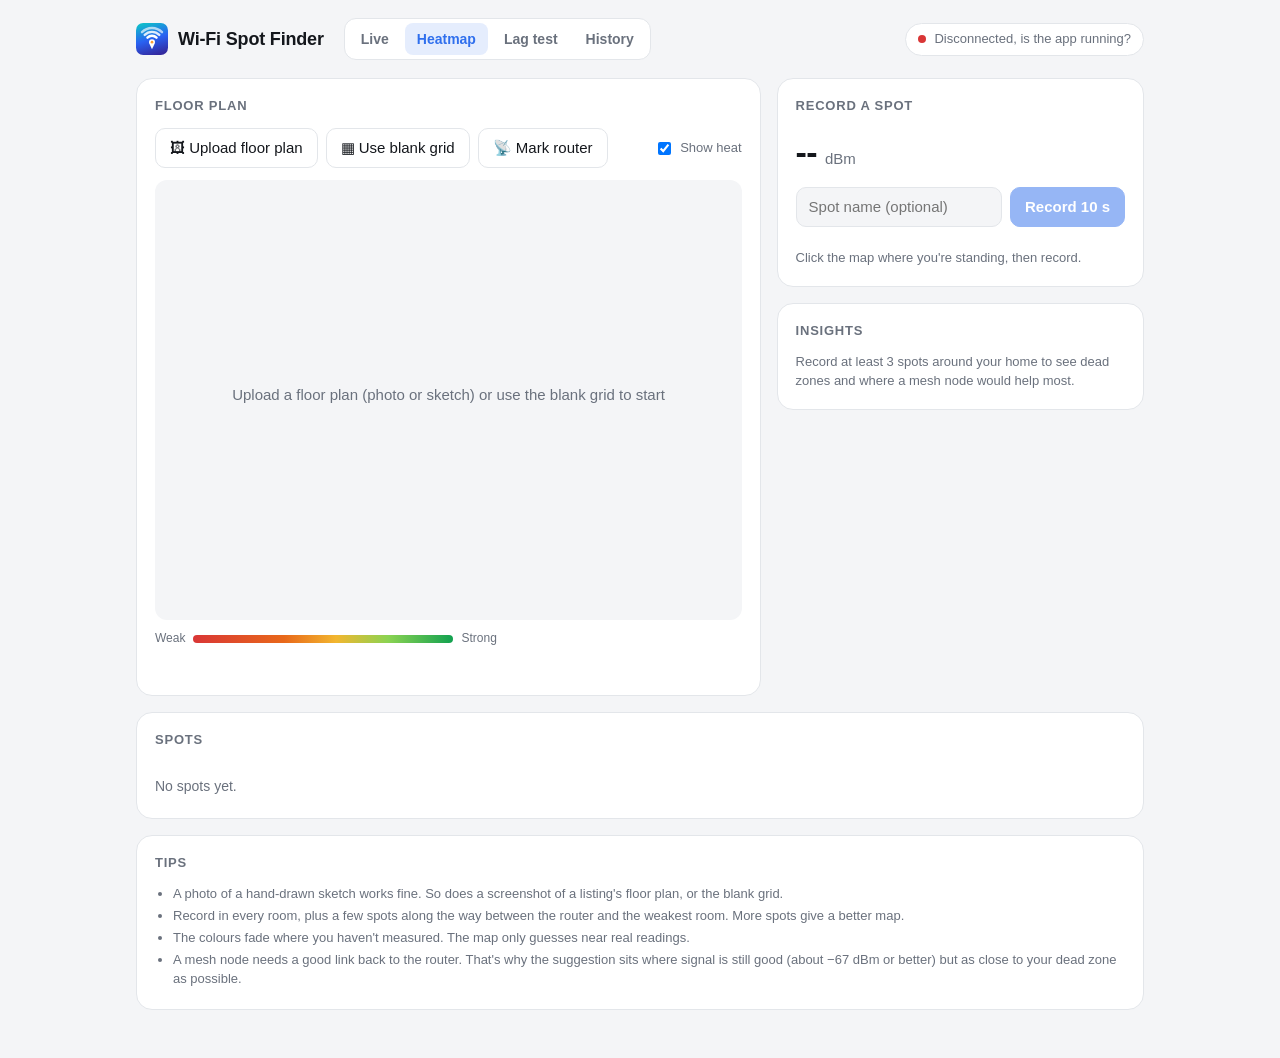
==== web/heatmap.html @ 760f1e05 "Add heatmap, lag test, dropout history and menu bar monitor" ====
<!doctype html>
<html lang="en">
<head>
<meta charset="utf-8">
<meta name="viewport" content="width=device-width, initial-scale=1">
<title>Wi‑Fi Heatmap</title>
<link rel="stylesheet" href="style.css">
<style>
  #map { cursor: crosshair; border-radius: 12px; background: var(--bg); touch-action: manipulation; }
  .toolbar { margin-bottom: 12px; }
  .hint { margin-top: 10px; font-size: 13px; color: var(--muted); min-height: 20px; }
  .hint b { color: var(--ink); }
  .legend { display: flex; align-items: center; gap: 8px; font-size: 12px; color: var(--muted); margin-top: 10px; }
  .legend .ramp { flex: 1; height: 8px; border-radius: 4px; max-width: 260px;
    background: linear-gradient(90deg, #d93636, #e8681a 35%, #f2b62f 55%, #8bd352 75%, #12a150); }
  .now { display: flex; align-items: baseline; gap: 8px; margin-bottom: 10px; }
  .now b { font-size: 34px; letter-spacing: -0.02em; font-variant-numeric: tabular-nums; }
  .rec input { flex: 1 1 140px; }
  .insight { padding: 10px 0; border-bottom: 1px solid var(--line); }
  .insight:last-child { border-bottom: 0; }
  .insight .t { font-weight: 650; }
  .insight .d { color: var(--muted); font-size: 13px; }
  #drop { display: none; }
  .placing { outline: 3px solid var(--accent); outline-offset: 2px; }
</style>
</head>
<body>
<div class="wrap">
  <header id="nav"></header>

  <div class="grid side">
    <section class="card">
      <h2>Floor plan</h2>
      <div class="row toolbar">
        <button id="upload">🖼 Upload floor plan</button>
        <button id="blank">▦ Use blank grid</button>
        <button id="routerBtn">📡 Mark router</button>
        <label class="row small muted" style="gap:6px;margin-left:auto"><input type="checkbox" id="showHeat" checked> Show heat</label>
        <input type="file" id="drop" accept="image/*">
      </div>
      <canvas id="map"></canvas>
      <div class="legend"><span>Weak</span><div class="ramp"></div><span>Strong</span><span style="margin-left:auto" id="count"></span></div>
      <div class="hint" id="hint"></div>
    </section>

    <div style="display:grid;gap:16px;align-content:start">
      <section class="card">
        <h2>Record a spot</h2>
        <div class="now"><b id="nowRssi">--</b><span class="muted">dBm</span><span id="nowQ" style="font-weight:600"></span></div>
        <div class="row rec">
          <input id="spotName" placeholder="Spot name (optional)" maxlength="40">
          <button class="primary" id="recBtn" disabled>Record 10 s</button>
        </div>
        <div class="progress" id="prog" style="visibility:hidden"><div></div></div>
        <div class="muted small" id="recStatus">Click the map where you're standing, then record.</div>
      </section>

      <section class="card">
        <h2>Insights</h2>
        <div id="insights"><div class="muted small">Record at least 3 spots around your home to see dead zones and where a mesh node would help most.</div></div>
      </section>
    </div>

    <section class="card full">
      <h2>Spots</h2>
      <div class="tablewrap">
        <table id="spots" hidden>
          <thead><tr><th>Spot</th><th>Signal</th><th>Score</th><th class="hide-sm">Ping</th><th>On map</th><th></th></tr></thead>
          <tbody></tbody>
        </table>
      </div>
      <div class="empty" id="noSpots">No spots yet.</div>
    </section>

    <section class="card full">
      <h2>Tips</h2>
      <ul class="tips">
        <li>A photo of a hand-drawn sketch works fine. So does a screenshot of a listing's floor plan, or the blank grid.</li>
        <li>Record in every room, plus a few spots along the way between the router and the weakest room. More spots give a better map.</li>
        <li>The colours fade where you haven't measured. The map only guesses near real readings.</li>
        <li>A mesh node needs a good link back to the router. That's why the suggestion sits where signal is still good (about −67 dBm or better) but as close to your dead zone as possible.</li>
      </ul>
    </section>
  </div>
</div>

<script src="common.js"></script>
<script>
mountNav('heatmap.html');
let settings = {}, spots = [], img = null, pending = null, mode = 'spot', recording = false;
let est = null; // { cols, rows, cell, vals: Float32Array (NaN = unknown), conf }
let suggestion = null;

const STOPS = [[0, [217, 54, 54]], [0.35, [232, 104, 26]], [0.55, [242, 182, 47]], [0.75, [139, 211, 82]], [1, [18, 161, 80]]];
function heatColor(v) {
  const t = clamp((v + 85) / 30, 0, 1);
  for (let k = 1; k < STOPS.length; k++) {
    if (t <= STOPS[k][0]) {
      const [t0, c0] = STOPS[k - 1], [t1, c1] = STOPS[k], f = (t - t0) / (t1 - t0);
      return c0.map((c, i) => Math.round(c + (c1[i] - c) * f));
    }
  }
  return STOPS.at(-1)[1];
}

// ---------- data ----------
async function init() {
  [settings, spots] = await Promise.all([api('/api/settings').catch(() => ({})), loadSpots()]);
  if (settings.plan === 'image') await loadPlanImage();
  render(); renderSpots();
}
async function loadPlanImage() {
  try {
    const blob = await (await fetch('/api/floorplan', { cache: 'no-store' })).blob();
    if (!blob.type.startsWith('image/')) throw 0;
    img = await new Promise((res, rej) => { const i = new Image(); i.onload = () => res(i); i.onerror = rej; i.src = URL.createObjectURL(blob); });
  } catch { img = null; settings.plan = null; }
}
const saveSettings = () => api('/api/settings', { method: 'POST', headers: { 'Content-Type': 'application/json' }, body: JSON.stringify(settings) }).catch(() => {});

$('upload').onclick = () => $('drop').click();
$('drop').onchange = async e => {
  const f = e.target.files[0]; if (!f) return;
  await fetch('/api/floorplan', { method: 'POST', headers: { 'Content-Type': f.type || 'image/png' }, body: f });
  settings.plan = 'image'; saveSettings(); await loadPlanImage(); render();
  e.target.value = '';
};
$('blank').onclick = async () => {
  settings.plan = 'grid'; img = null; saveSettings();
  fetch('/api/floorplan', { method: 'DELETE' }); render();
};
$('routerBtn').onclick = () => { mode = mode === 'router' ? 'spot' : 'router'; render(); };
$('showHeat').onchange = render;
window.addEventListener('resize', render);

// ---------- map interaction ----------
$('map').addEventListener('click', e => {
  if (!settings.plan) return;
  const r = $('map').getBoundingClientRect();
  const p = { x: clamp((e.clientX - r.left) / r.width, 0, 1), y: clamp((e.clientY - r.top) / r.height, 0, 1) };
  if (mode === 'router') { settings.router = p; saveSettings(); mode = 'spot'; }
  else if (typeof mode === 'object') { Object.assign(spots[mode.place], p); saveSpots(spots); mode = 'spot'; renderSpots(); }
  else if (!recording) { pending = p; $('recBtn').disabled = false; $('recStatus').textContent = 'Position set. Hold still and press Record.'; }
  render();
});

// ---------- rendering ----------
function render() {
  const c = $('map'), aspect = img ? img.naturalWidth / img.naturalHeight : 4 / 3;
  c.style.height = `${Math.round(c.clientWidth / clamp(aspect, 0.5, 2.5))}px`;
  const { ctx, w, h } = setupCanvas(c);
  c.classList.toggle('placing', mode !== 'spot');
  const placed = spots.filter(s => s.x != null);
  $('count').textContent = settings.plan ? `${placed.length} spot${placed.length === 1 ? '' : 's'} on map` : '';

  if (!settings.plan) {
    ctx.fillStyle = css('--muted'); ctx.textAlign = 'center'; ctx.font = '15px -apple-system, sans-serif';
    ctx.fillText('Upload a floor plan (photo or sketch) or use the blank grid to start', w / 2, h / 2);
    ctx.textAlign = 'start';
    $('hint').innerHTML = '';
    return;
  }
  if (img) { ctx.globalAlpha = 0.9; ctx.drawImage(img, 0, 0, w, h); ctx.globalAlpha = 1; }
  else {
    ctx.strokeStyle = css('--line'); ctx.lineWidth = 1;
    for (let x = 0; x <= w; x += 32) { ctx.beginPath(); ctx.moveTo(x + .5, 0); ctx.lineTo(x + .5, h); ctx.stroke(); }
    for (let y = 0; y <= h; y += 32) { ctx.beginPath(); ctx.moveTo(0, y + .5); ctx.lineTo(w, y + .5); ctx.stroke(); }
  }

  computeEstimate(placed, w, h);
  if ($('showHeat').checked && est) drawHeat(ctx, w, h);
  computeSuggestion(placed, w, h);

  // markers
  if (settings.router) marker(ctx, settings.router.x * w, settings.router.y * h, css('--accent'), 'R', 'Router');
  if (suggestion?.x != null) {
    const sx = suggestion.x * w, sy = suggestion.y * h;
    ctx.setLineDash([5, 4]); ctx.strokeStyle = '#fff'; ctx.lineWidth = 3;
    ctx.beginPath(); ctx.arc(sx, sy, 20, 0, Math.PI * 2); ctx.stroke();
    ctx.strokeStyle = '#7c3aed'; ctx.lineWidth = 2; ctx.stroke(); ctx.setLineDash([]);
    marker(ctx, sx, sy, '#7c3aed', '★', 'Mesh node here');
  }
  placed.forEach(s => marker(ctx, s.x * w, s.y * h, quality(s.rssi).color, '', `${s.name} · ${fmt(s.rssi, 0)}`));
  if (pending) {
    const px = pending.x * w, py = pending.y * h;
    ctx.strokeStyle = css('--accent'); ctx.lineWidth = 3;
    ctx.beginPath(); ctx.arc(px, py, 14, 0, Math.PI * 2); ctx.stroke();
    ctx.beginPath(); ctx.moveTo(px - 22, py); ctx.lineTo(px - 8, py); ctx.moveTo(px + 8, py); ctx.lineTo(px + 22, py);
    ctx.moveTo(px, py - 22); ctx.lineTo(px, py - 8); ctx.moveTo(px, py + 8); ctx.lineTo(px, py + 22); ctx.stroke();
  }

  $('hint').innerHTML = mode === 'router' ? '<b>Click where your router is.</b>'
    : typeof mode === 'object' ? `<b>Click where “${esc(spots[mode.place].name)}” was recorded.</b>`
    : settings.router ? 'Click where you are standing, then record.' : 'Tip: mark your router so the map has a reference point.';
  renderInsights(placed);
}

function marker(ctx, x, y, color, glyph, label) {
  ctx.save();
  ctx.shadowColor = 'rgba(0,0,0,.35)'; ctx.shadowBlur = 6;
  ctx.fillStyle = color; ctx.beginPath(); ctx.arc(x, y, 11, 0, Math.PI * 2); ctx.fill();
  ctx.shadowBlur = 0; ctx.strokeStyle = '#fff'; ctx.lineWidth = 2.5; ctx.stroke();
  if (glyph) { ctx.fillStyle = '#fff'; ctx.font = 'bold 12px -apple-system, sans-serif'; ctx.textAlign = 'center'; ctx.textBaseline = 'middle'; ctx.fillText(glyph, x, y + 0.5); }
  ctx.font = '600 12px -apple-system, sans-serif'; ctx.textAlign = 'center'; ctx.textBaseline = 'top';
  const tw = ctx.measureText(label).width;
  ctx.fillStyle = 'rgba(15,17,21,.78)';
  ctx.beginPath(); ctx.roundRect(x - tw / 2 - 6, y + 15, tw + 12, 19, 6); ctx.fill();
  ctx.fillStyle = '#fff'; ctx.fillText(label, x, y + 18);
  ctx.restore();
}

// inverse-distance-weighted estimate, with confidence fading away from real readings
function computeEstimate(placed, w, h) {
  if (!placed.length) { est = null; return; }
  const cell = 8, cols = Math.ceil(w / cell), rows = Math.ceil(h / cell), D = Math.hypot(w, h);
  const R0 = 0.10 * D, R1 = 0.30 * D;
  const vals = new Float32Array(cols * rows), conf = new Float32Array(cols * rows);
  const pts = placed.map(s => [s.x * w, s.y * h, s.rssi]);
  for (let j = 0; j < rows; j++) for (let i = 0; i < cols; i++) {
    const px = (i + .5) * cell, py = (j + .5) * cell;
    let num = 0, den = 0, dmin = Infinity;
    for (const [x, y, v] of pts) {
      const d = Math.hypot(px - x, py - y); dmin = Math.min(dmin, d);
      const wt = 1 / Math.max(d, 4) ** 2; num += wt * v; den += wt;
    }
    vals[j * cols + i] = num / den;
    conf[j * cols + i] = clamp(1 - (dmin - R0) / (R1 - R0), 0, 1);
  }
  est = { cell, cols, rows, vals, conf };
}
function drawHeat(ctx, w, h) {
  const off = document.createElement('canvas'); off.width = est.cols; off.height = est.rows;
  const o = off.getContext('2d'), id = o.createImageData(est.cols, est.rows);
  for (let k = 0; k < est.vals.length; k++) {
    const [r, g, b] = heatColor(est.vals[k]);
    id.data.set([r, g, b, Math.round(150 * est.conf[k])], k * 4);
  }
  o.putImageData(id, 0, 0);
  ctx.imageSmoothingEnabled = true; ctx.imageSmoothingQuality = 'high';
  ctx.drawImage(off, 0, 0, est.cols * est.cell, est.rows * est.cell);
}

// best place for a mesh node: still-good signal (≥ −67), as close as possible to the dead zones
function computeSuggestion(placed, w, h) {
  suggestion = null;
  const weak = placed.filter(s => s.rssi < -72);
  if (placed.length < 3 || !weak.length || !est) return;
  let tw = 0, tx = 0, ty = 0;
  weak.forEach(s => { const wt = -72 - s.rssi + 1; tw += wt; tx += wt * s.x * w; ty += wt * s.y * h; });
  tx /= tw; ty /= tw;
  let best = null, bestD = Infinity;
  for (let j = 0; j < est.rows; j++) for (let i = 0; i < est.cols; i++) {
    const k = j * est.cols + i;
    if (est.conf[k] < 0.35 || est.vals[k] < -67) continue;
    const px = (i + .5) * est.cell, py = (j + .5) * est.cell, d = Math.hypot(px - tx, py - ty);
    if (d < bestD) { bestD = d; best = { x: px / w, y: py / h, est: est.vals[k] }; }
  }
  if (best) suggestion = { ...best, kind: 'good' };
  else if (settings.router) suggestion = { x: (settings.router.x + tx / w) / 2, y: (settings.router.y + ty / h) / 2, kind: 'midpoint' };
  else suggestion = { kind: 'none' };
}

function renderInsights(placed) {
  const box = $('insights');
  if (placed.length < 3) {
    box.innerHTML = `<div class="muted small">Record at least 3 spots on the map to see dead zones and mesh-node advice (${placed.length}/3 so far).</div>`;
    return;
  }
  const sorted = [...placed].sort((a, b) => b.score - a.score), bestSpot = sorted[0];
  const weak = placed.filter(s => s.rssi < -72).sort((a, b) => a.rssi - b.rssi);
  const goodPct = est ? Math.round(100 * [...est.vals].filter((v, k) => est.conf[k] > .35 && v >= -67).length / Math.max(1, [...est.conf].filter(c => c > .35).length)) : null;
  let html = `<div class="insight"><div class="t">🏆 Best spot: ${esc(bestSpot.name)}</div><div class="d">${fmt(bestSpot.rssi, 1)} dBm · score ${bestSpot.score}. Sit here for calls and big downloads.</div></div>`;
  if (goodPct != null) html += `<div class="insight"><div class="t">📶 ${goodPct}% of the mapped area has good signal</div><div class="d">Good means −67 dBm or better, among the areas you've measured.</div></div>`;
  html += weak.length
    ? `<div class="insight"><div class="t" style="color:var(--weak)">⚠ Dead zones: ${weak.map(s => esc(s.name)).join(', ')}</div><div class="d">Below −72 dBm. Expect slow speeds and lag here.</div></div>`
    : `<div class="insight"><div class="t" style="color:var(--excellent)">✓ No dead zones where you measured</div><div class="d">Every spot is −72 dBm or better.</div></div>`;
  if (suggestion?.kind === 'good') html += `<div class="insight"><div class="t" style="color:#7c3aed">★ Put a mesh node or extender at the star</div><div class="d">It still gets about ${fmt(suggestion.est, 0)} dBm from the router there, enough for a solid backhaul, and it's the closest such point to your dead zones.</div></div>`;
  else if (suggestion?.kind === 'midpoint') html += `<div class="insight"><div class="t" style="color:#7c3aed">★ Try a node halfway (star)</div><div class="d">No measured area has good signal yet. Start halfway between the router and the dead zone, re-measure there, or use a mesh node with an Ethernet backhaul.</div></div>`;
  else if (suggestion?.kind === 'none') html += `<div class="insight"><div class="t">Mark your router</div><div class="d">Signal is weak everywhere you measured. Mark the router so I can suggest a node position.</div></div>`;
  box.innerHTML = html;
}

// ---------- recording ----------
startLive((d, connected) => {
  const q = quality(connected ? d.rssi : null);
  $('nowRssi').textContent = connected ? fmt(d.rssi) : '--';
  $('nowRssi').style.color = q.color; $('nowQ').textContent = q.name; $('nowQ').style.color = q.color;
});
$('recBtn').onclick = () => {
  if (!pending || recording) return;
  const placedCount = spots.length;
  const name = $('spotName').value.trim() || `Spot ${placedCount + 1}`;
  recording = true; $('recBtn').disabled = $('spotName').disabled = true;
  $('prog').style.visibility = 'visible'; $('recStatus').textContent = `Recording “${name}”… hold still.`;
  recordSpot({
    name, x: pending.x, y: pending.y,
    onProgress: p => $('prog').firstElementChild.style.width = `${p * 100}%`,
    onDone: async spot => {
      recording = false; $('spotName').disabled = false; $('spotName').value = '';
      $('prog').style.visibility = 'hidden'; $('prog').firstElementChild.style.width = '0';
      if (!spot) { $('recBtn').disabled = false; $('recStatus').textContent = 'Not enough signal data. Are you connected to Wi‑Fi?'; return; }
      spots = await loadSpots(); spots.push(spot); saveSpots(spots);
      pending = null; $('recBtn').disabled = true;
      $('recStatus').textContent = `Saved “${name}” (${fmt(spot.rssi, 1)} dBm). Walk to the next spot and click the map.`;
      render(); renderSpots();
    },
  });
};

function renderSpots() {
  const tb = $('spots').querySelector('tbody'); tb.innerHTML = '';
  $('spots').hidden = !spots.length; $('noSpots').hidden = !!spots.length;
  spots.forEach((s, i) => {
    const q = quality(s.rssi), tr = document.createElement('tr');
    tr.innerHTML = `<td>${esc(s.name)}</td><td style="color:${q.color}">${fmt(s.rssi, 1)} dBm</td><td>${s.score}</td>
      <td class="hide-sm">${s.ping == null ? '--' : fmt(s.ping, 1) + ' ms'}</td>
      <td>${s.x != null ? '✓' : ''} <button class="place small" style="padding:3px 8px">${s.x != null ? 'Move' : 'Place'}</button></td>
      <td><button class="del" title="Remove">×</button></td>`;
    tr.querySelector('.place').onclick = () => {
      if (!settings.plan) { $('hint').innerHTML = '<b>Upload a floor plan or pick the blank grid first.</b>'; return; }
      mode = { place: i }; render(); $('map').scrollIntoView({ behavior: 'smooth', block: 'center' });
    };
    tr.querySelector('.del').onclick = () => { spots.splice(i, 1); saveSpots(spots); mode = 'spot'; render(); renderSpots(); };
    tb.append(tr);
  });
}
init();
</script>
</body>
</html>
---- web/style.css ----
:root {
  --bg: #f4f5f7; --card: #ffffff; --ink: #14171c; --muted: #6a717d; --line: #e3e6ea; --track: #e8eaee;
  --excellent: #12a150; --good: #4cae3a; --fair: #d99a00; --weak: #e8681a; --bad: #d93636;
  --accent: #2f6fed; --accent-soft: rgba(47, 111, 237, .12);
}
@media (prefers-color-scheme: dark) {
  :root {
    --bg: #0e1013; --card: #171a1f; --ink: #eef0f3; --muted: #8b93a0; --line: #262a31; --track: #23272e;
    --excellent: #2fd07a; --good: #8bd352; --fair: #f2b62f; --weak: #ff8a3d; --bad: #ff5c5c;
    --accent: #6b9bff; --accent-soft: rgba(107, 155, 255, .14);
  }
}
* { box-sizing: border-box; }
body { margin: 0; background: var(--bg); color: var(--ink);
  font: 15px/1.45 -apple-system, BlinkMacSystemFont, "SF Pro Text", "Segoe UI", sans-serif; }
a { color: var(--accent); }
.wrap { max-width: 1040px; margin: 0 auto; padding: 18px 16px 48px; }

/* header + nav */
#nav { display: flex; align-items: center; gap: 12px 20px; flex-wrap: wrap; margin-bottom: 18px; }
.brand { display: flex; align-items: center; gap: 10px; color: var(--ink); text-decoration: none; font-weight: 700; font-size: 18px; letter-spacing: -0.01em; }
.logo { width: 32px; height: 32px; flex: none; }
.tabs { display: flex; gap: 4px; background: var(--card); border: 1px solid var(--line); border-radius: 12px; padding: 4px; overflow-x: auto; max-width: 100%; }
.tabs a { padding: 6px 12px; border-radius: 8px; color: var(--muted); text-decoration: none; font-size: 14px; font-weight: 550; white-space: nowrap; }
.tabs a:hover { color: var(--ink); }
.tabs a.on { background: var(--accent-soft); color: var(--accent); }
.pill { margin-left: auto; display: inline-flex; align-items: center; gap: 8px; padding: 6px 12px; border-radius: 999px;
  background: var(--card); border: 1px solid var(--line); color: var(--muted); font-size: 13px; min-width: 0; }
.pill span:last-child { overflow: hidden; text-overflow: ellipsis; white-space: nowrap; }
.dot { width: 8px; height: 8px; border-radius: 50%; background: var(--bad); flex: none; }
.dot.live { background: var(--excellent); animation: pulse 1.6s infinite; }
@keyframes pulse { 50% { opacity: .35; } }
@media (max-width: 640px) { .pill { margin-left: 0; } }

/* controls */
button, .btn { font: inherit; cursor: pointer; border-radius: 10px; border: 1px solid var(--line);
  background: var(--card); color: var(--ink); padding: 8px 14px; text-decoration: none; display: inline-flex; align-items: center; gap: 6px; }
button.primary, .btn.primary { background: var(--accent); border-color: var(--accent); color: #fff; font-weight: 600; }
button.on { background: var(--accent-soft); border-color: var(--accent); color: var(--accent); }
button:disabled { opacity: .5; cursor: default; }
input[type=text], input:not([type]) { font: inherit; padding: 8px 12px; border-radius: 10px; border: 1px solid var(--line); background: var(--bg); color: var(--ink); min-width: 0; }
.seg { display: inline-flex; border: 1px solid var(--line); border-radius: 10px; overflow: hidden; }
.seg button { border: 0; border-radius: 0; padding: 6px 12px; }
.seg button.on { background: var(--accent-soft); color: var(--accent); }
.row { display: flex; gap: 8px; flex-wrap: wrap; align-items: center; }

/* layout */
.grid { display: grid; grid-template-columns: 1fr 1fr; gap: 16px; }
.grid.side { grid-template-columns: minmax(0, 1.7fr) minmax(0, 1fr); }
@media (max-width: 800px) { .grid, .grid.side { grid-template-columns: 1fr; } }
.full { grid-column: 1 / -1; }
.card { background: var(--card); border: 1px solid var(--line); border-radius: 16px; padding: 18px; min-width: 0; }
.card h2 { font-size: 13px; text-transform: uppercase; letter-spacing: .06em; color: var(--muted); margin: 0 0 12px; font-weight: 600; }
.card h3 { font-size: 16px; margin: 0 0 6px; }
.muted { color: var(--muted); }
.small { font-size: 13px; }
p { margin: 0 0 10px; }

/* tiles */
.tiles { display: grid; grid-template-columns: repeat(auto-fit, minmax(140px, 1fr)); gap: 10px; }
.tile { border: 1px solid var(--line); border-radius: 12px; padding: 12px; min-width: 0; }
.tile .k { color: var(--muted); font-size: 12px; }
.tile .v { font-size: 22px; font-weight: 650; font-variant-numeric: tabular-nums; }
.tile .h { color: var(--muted); font-size: 12px; }

/* tables */
.tablewrap { overflow-x: auto; }
table { width: 100%; border-collapse: collapse; font-variant-numeric: tabular-nums; }
th { text-align: left; font-size: 12px; color: var(--muted); font-weight: 600; padding: 6px 8px; border-bottom: 1px solid var(--line); white-space: nowrap; }
td { padding: 10px 8px; border-bottom: 1px solid var(--line); vertical-align: middle; }
.badge { font-size: 11px; font-weight: 700; color: #fff; background: var(--excellent); border-radius: 999px; padding: 2px 8px; margin-left: 6px; white-space: nowrap; }
.del { border: 0; background: none; color: var(--muted); padding: 2px 6px; font-size: 18px; }
.empty { color: var(--muted); font-size: 14px; padding: 14px 0 4px; }
@media (max-width: 520px) { .hide-sm { display: none; } }

canvas { width: 100%; display: block; }
.progress { height: 6px; background: var(--track); border-radius: 3px; margin: 12px 0 4px; overflow: hidden; }
.progress div { height: 100%; width: 0; background: var(--accent); transition: width .4s linear; }
.tips { color: var(--muted); font-size: 13px; margin: 0; padding-left: 18px; }
.tips li { margin: 3px 0; }
.callout { border: 1px solid var(--line); border-left: 4px solid var(--accent); border-radius: 12px; padding: 12px 14px; margin-top: 10px; }
.callout.warn { border-left-color: var(--weak); }
.callout.good { border-left-color: var(--excellent); }
kbd, code { font: 13px ui-monospace, SFMono-Regular, Menlo, monospace; background: var(--track); padding: 1px 6px; border-radius: 6px; }
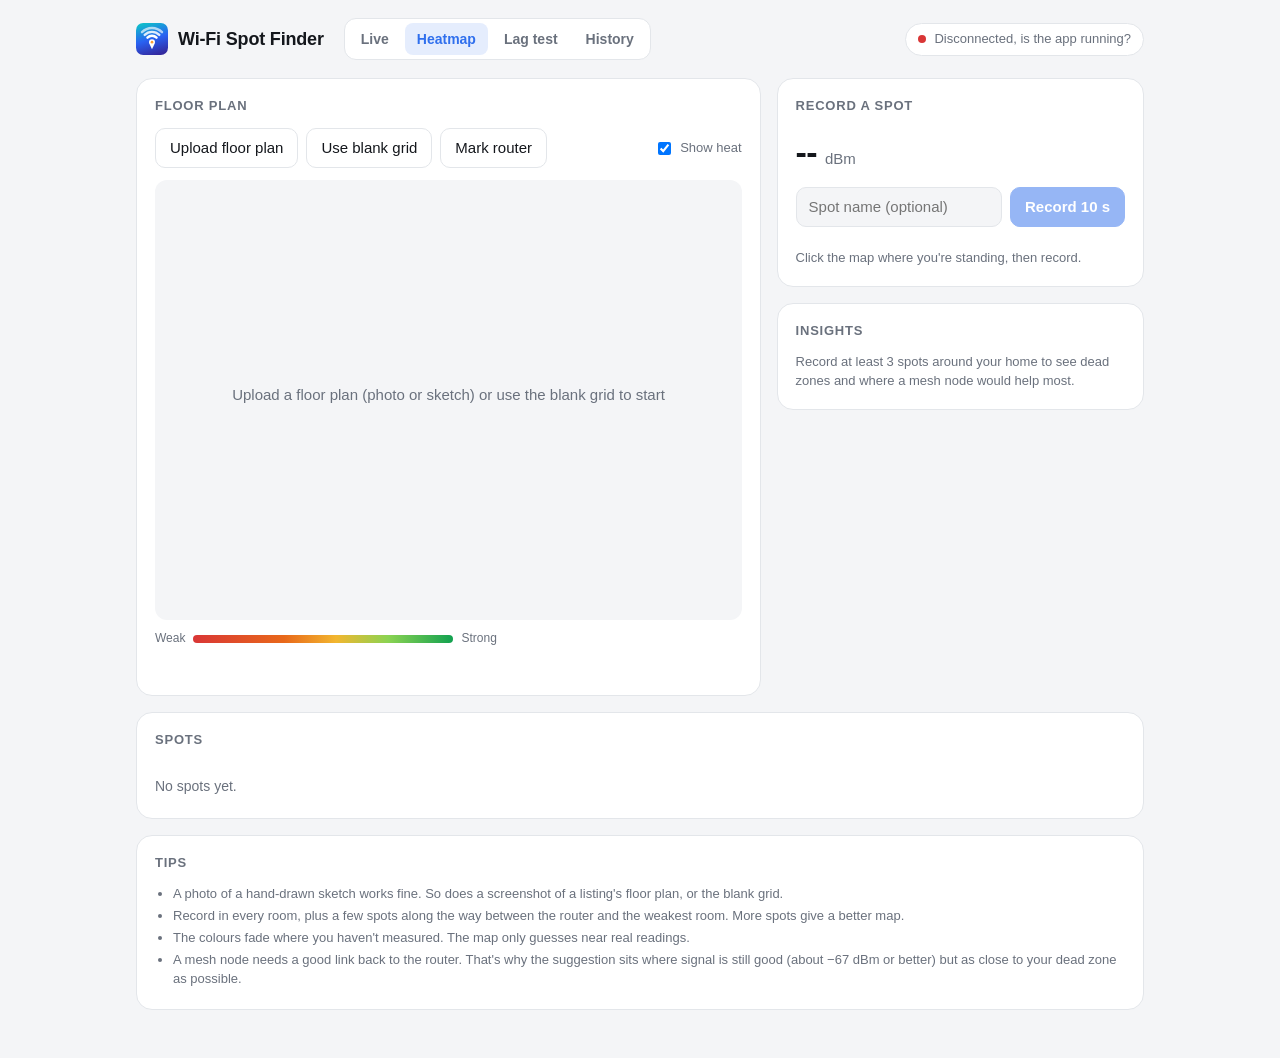
==== commit f1cead99: "Clean up readme, add license and screenshots" ====
--- a/web/heatmap.html
+++ b/web/heatmap.html
@@ -32,9 +32,9 @@
     <section class="card">
       <h2>Floor plan</h2>
       <div class="row toolbar">
-        <button id="upload">🖼 Upload floor plan</button>
-        <button id="blank">▦ Use blank grid</button>
-        <button id="routerBtn">📡 Mark router</button>
+        <button id="upload">Upload floor plan</button>
+        <button id="blank">Use blank grid</button>
+        <button id="routerBtn">Mark router</button>
         <label class="row small muted" style="gap:6px;margin-left:auto"><input type="checkbox" id="showHeat" checked> Show heat</label>
         <input type="file" id="drop" accept="image/*">
       </div>
@@ -269,13 +269,13 @@
   const sorted = [...placed].sort((a, b) => b.score - a.score), bestSpot = sorted[0];
   const weak = placed.filter(s => s.rssi < -72).sort((a, b) => a.rssi - b.rssi);
   const goodPct = est ? Math.round(100 * [...est.vals].filter((v, k) => est.conf[k] > .35 && v >= -67).length / Math.max(1, [...est.conf].filter(c => c > .35).length)) : null;
-  let html = `<div class="insight"><div class="t">🏆 Best spot: ${esc(bestSpot.name)}</div><div class="d">${fmt(bestSpot.rssi, 1)} dBm · score ${bestSpot.score}. Sit here for calls and big downloads.</div></div>`;
-  if (goodPct != null) html += `<div class="insight"><div class="t">📶 ${goodPct}% of the mapped area has good signal</div><div class="d">Good means −67 dBm or better, among the areas you've measured.</div></div>`;
+  let html = `<div class="insight"><div class="t">Best spot: ${esc(bestSpot.name)}</div><div class="d">${fmt(bestSpot.rssi, 1)} dBm · score ${bestSpot.score}. Sit here for calls and big downloads.</div></div>`;
+  if (goodPct != null) html += `<div class="insight"><div class="t">${goodPct}% of the mapped area has good signal</div><div class="d">Good means −67 dBm or better, among the areas you've measured.</div></div>`;
   html += weak.length
-    ? `<div class="insight"><div class="t" style="color:var(--weak)">⚠ Dead zones: ${weak.map(s => esc(s.name)).join(', ')}</div><div class="d">Below −72 dBm. Expect slow speeds and lag here.</div></div>`
-    : `<div class="insight"><div class="t" style="color:var(--excellent)">✓ No dead zones where you measured</div><div class="d">Every spot is −72 dBm or better.</div></div>`;
-  if (suggestion?.kind === 'good') html += `<div class="insight"><div class="t" style="color:#7c3aed">★ Put a mesh node or extender at the star</div><div class="d">It still gets about ${fmt(suggestion.est, 0)} dBm from the router there, enough for a solid backhaul, and it's the closest such point to your dead zones.</div></div>`;
-  else if (suggestion?.kind === 'midpoint') html += `<div class="insight"><div class="t" style="color:#7c3aed">★ Try a node halfway (star)</div><div class="d">No measured area has good signal yet. Start halfway between the router and the dead zone, re-measure there, or use a mesh node with an Ethernet backhaul.</div></div>`;
+    ? `<div class="insight"><div class="t" style="color:var(--weak)">Dead zones: ${weak.map(s => esc(s.name)).join(', ')}</div><div class="d">Below −72 dBm. Expect slow speeds and lag here.</div></div>`
+    : `<div class="insight"><div class="t" style="color:var(--excellent)">No dead zones where you measured</div><div class="d">Every spot is −72 dBm or better.</div></div>`;
+  if (suggestion?.kind === 'good') html += `<div class="insight"><div class="t" style="color:#7c3aed">Put a mesh node or extender at the star</div><div class="d">It still gets about ${fmt(suggestion.est, 0)} dBm from the router there, enough for a solid backhaul, and it's the closest such point to your dead zones.</div></div>`;
+  else if (suggestion?.kind === 'midpoint') html += `<div class="insight"><div class="t" style="color:#7c3aed">Try a node halfway (the star)</div><div class="d">No measured area has good signal yet. Start halfway between the router and the dead zone, re-measure there, or use a mesh node with an Ethernet backhaul.</div></div>`;
   else if (suggestion?.kind === 'none') html += `<div class="insight"><div class="t">Mark your router</div><div class="d">Signal is weak everywhere you measured. Mark the router so I can suggest a node position.</div></div>`;
   box.innerHTML = html;
 }
